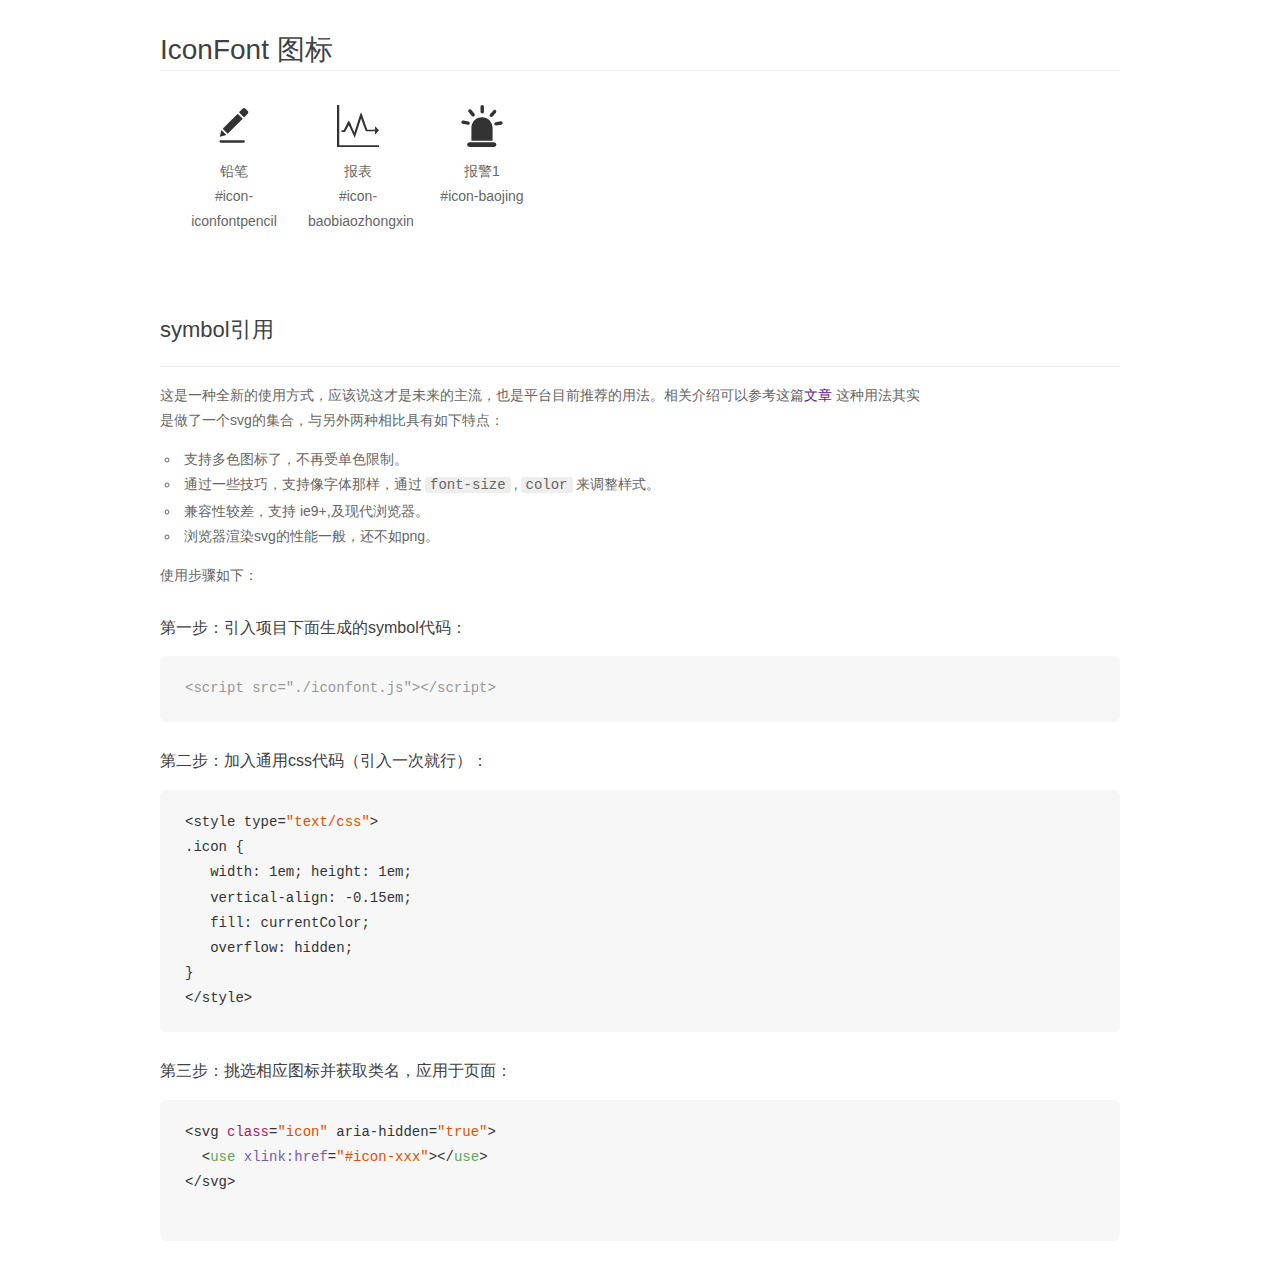
==== fronticon/demo_symbol.html @ d4bd7441 "brown first commit" ====
<!DOCTYPE html>
<html>
<head>
    <meta charset="utf-8"/>
    <title>IconFont</title>
    <link rel="stylesheet" href="demo.css">
    <script src="iconfont.js"></script>

    <style type="text/css">
        .icon {
          /* 通过设置 font-size 来改变图标大小 */
          width: 1em; height: 1em;
          /* 图标和文字相邻时，垂直对齐 */
          vertical-align: -0.15em;
          /* 通过设置 color 来改变 SVG 的颜色/fill */
          fill: currentColor;
          /* path 和 stroke 溢出 viewBox 部分在 IE 下会显示
             normalize.css 中也包含这行 */
          overflow: hidden;
        }

    </style>
</head>
<body>
    <div class="main markdown">
        <h1>IconFont 图标</h1>
        <ul class="icon_lists clear">
            
                <li>
                    <svg class="icon" aria-hidden="true">
                        <use xlink:href="#icon-iconfontpencil"></use>
                    </svg>
                    <div class="name">铅笔</div>
                    <div class="fontclass">#icon-iconfontpencil</div>
                </li>
            
                <li>
                    <svg class="icon" aria-hidden="true">
                        <use xlink:href="#icon-baobiaozhongxin"></use>
                    </svg>
                    <div class="name">报表</div>
                    <div class="fontclass">#icon-baobiaozhongxin</div>
                </li>
            
                <li>
                    <svg class="icon" aria-hidden="true">
                        <use xlink:href="#icon-baojing"></use>
                    </svg>
                    <div class="name">报警1</div>
                    <div class="fontclass">#icon-baojing</div>
                </li>
            
        </ul>


        <h2 id="symbol-">symbol引用</h2>
        <hr>

        <p>这是一种全新的使用方式，应该说这才是未来的主流，也是平台目前推荐的用法。相关介绍可以参考这篇<a href="">文章</a>
        这种用法其实是做了一个svg的集合，与另外两种相比具有如下特点：</p>
        <ul>
          <li>支持多色图标了，不再受单色限制。</li>
          <li>通过一些技巧，支持像字体那样，通过<code>font-size</code>,<code>color</code>来调整样式。</li>
          <li>兼容性较差，支持 ie9+,及现代浏览器。</li>
          <li>浏览器渲染svg的性能一般，还不如png。</li>
        </ul>
        <p>使用步骤如下：</p>
        <h3 id="-symbol-">第一步：引入项目下面生成的symbol代码：</h3>
        <pre><code class="lang-js hljs javascript"><span class="hljs-comment">&lt;script src="./iconfont.js"&gt;&lt;/script&gt;</span></code></pre>
        <h3 id="-css-">第二步：加入通用css代码（引入一次就行）：</h3>
        <pre><code class="lang-js hljs javascript">&lt;style type=<span class="hljs-string">"text/css"</span>&gt;
.icon {
   width: <span class="hljs-number">1</span>em; height: <span class="hljs-number">1</span>em;
   vertical-align: <span class="hljs-number">-0.15</span>em;
   fill: currentColor;
   overflow: hidden;
}
&lt;<span class="hljs-regexp">/style&gt;</span></code></pre>
        <h3 id="-">第三步：挑选相应图标并获取类名，应用于页面：</h3>
        <pre><code class="lang-js hljs javascript">&lt;svg <span class="hljs-class"><span class="hljs-keyword">class</span></span>=<span class="hljs-string">"icon"</span> aria-hidden=<span class="hljs-string">"true"</span>&gt;<span class="xml"><span class="hljs-tag">
  &lt;<span class="hljs-name">use</span> <span class="hljs-attr">xlink:href</span>=<span class="hljs-string">"#icon-xxx"</span>&gt;</span><span class="hljs-tag">&lt;/<span class="hljs-name">use</span>&gt;</span>
</span>&lt;<span class="hljs-regexp">/svg&gt;
        </span></code></pre>
    </div>
</body>
</html>
---- fronticon/demo.css ----
*{margin: 0;padding: 0;list-style: none;}
/*
KISSY CSS Reset
理念：1. reset 的目的不是清除浏览器的默认样式，这仅是部分工作。清除和重置是紧密不可分的。
2. reset 的目的不是让默认样式在所有浏览器下一致，而是减少默认样式有可能带来的问题。
3. reset 期望提供一套普适通用的基础样式。但没有银弹，推荐根据具体需求，裁剪和修改后再使用。
特色：1. 适应中文；2. 基于最新主流浏览器。
维护：玉伯<lifesinger@gmail.com>, 正淳<ragecarrier@gmail.com>
 */

/** 清除内外边距 **/
body, h1, h2, h3, h4, h5, h6, hr, p, blockquote, /* structural elements 结构元素 */
dl, dt, dd, ul, ol, li, /* list elements 列表元素 */
pre, /* text formatting elements 文本格式元素 */
form, fieldset, legend, button, input, textarea, /* form elements 表单元素 */
th, td /* table elements 表格元素 */ {
  margin: 0;
  padding: 0;
}

/** 设置默认字体 **/
body,
button, input, select, textarea /* for ie */ {
  font: 12px/1.5 tahoma, arial, \5b8b\4f53, sans-serif;
}
h1, h2, h3, h4, h5, h6 { font-size: 100%; }
address, cite, dfn, em, var { font-style: normal; } /* 将斜体扶正 */
code, kbd, pre, samp { font-family: courier new, courier, monospace; } /* 统一等宽字体 */
small { font-size: 12px; } /* 小于 12px 的中文很难阅读，让 small 正常化 */

/** 重置列表元素 **/
ul, ol { list-style: none; }

/** 重置文本格式元素 **/
a { text-decoration: none; }
a:hover { text-decoration: underline; }


/** 重置表单元素 **/
legend { color: #000; } /* for ie6 */
fieldset, img { border: 0; } /* img 搭车：让链接里的 img 无边框 */
button, input, select, textarea { font-size: 100%; } /* 使得表单元素在 ie 下能继承字体大小 */
/* 注：optgroup 无法扶正 */

/** 重置表格元素 **/
table { border-collapse: collapse; border-spacing: 0; }

/* 清除浮动 */
.ks-clear:after, .clear:after {
  content: '\20';
  display: block;
  height: 0;
  clear: both;
}
.ks-clear, .clear {
  *zoom: 1;
}

.main {
  padding: 30px 100px;
width: 960px;
margin: 0 auto;
}
.main h1{font-size:36px; color:#333; text-align:left;margin-bottom:30px; border-bottom: 1px solid #eee;}

.helps{margin-top:40px;}
.helps pre{
  padding:20px;
  margin:10px 0;
  border:solid 1px #e7e1cd;
  background-color: #fffdef;
  overflow: auto;
}

.icon_lists{
  width: 100% !important;

}

.icon_lists li{
  float:left;
  width: 100px;
  height:180px;
  text-align: center;
  list-style: none !important;
}
.icon_lists .icon{
  font-size: 42px;
  line-height: 100px;
  margin: 10px 0;
  color:#333;
  -webkit-transition: font-size 0.25s ease-out 0s;
  -moz-transition: font-size 0.25s ease-out 0s;
  transition: font-size 0.25s ease-out 0s;

}
.icon_lists .icon:hover{
  font-size: 100px;
}



.markdown {
  color: #666;
  font-size: 14px;
  line-height: 1.8;
}

.highlight {
  line-height: 1.5;
}

.markdown img {
  vertical-align: middle;
  max-width: 100%;
}

.markdown h1 {
  color: #404040;
  font-weight: 500;
  line-height: 40px;
  margin-bottom: 24px;
}

.markdown h2,
.markdown h3,
.markdown h4,
.markdown h5,
.markdown h6 {
  color: #404040;
  margin: 1.6em 0 0.6em 0;
  font-weight: 500;
  clear: both;
}

.markdown h1 {
  font-size: 28px;
}

.markdown h2 {
  font-size: 22px;
}

.markdown h3 {
  font-size: 16px;
}

.markdown h4 {
  font-size: 14px;
}

.markdown h5 {
  font-size: 12px;
}

.markdown h6 {
  font-size: 12px;
}

.markdown hr {
  height: 1px;
  border: 0;
  background: #e9e9e9;
  margin: 16px 0;
  clear: both;
}

.markdown p,
.markdown pre {
  margin: 1em 0;
}

.markdown > p,
.markdown > blockquote,
.markdown > .highlight,
.markdown > ol,
.markdown > ul {
  width: 80%;
}

.markdown ul > li {
  list-style: circle;
}

.markdown > ul li,
.markdown blockquote ul > li {
  margin-left: 20px;
  padding-left: 4px;
}

.markdown > ul li p,
.markdown > ol li p {
  margin: 0.6em 0;
}

.markdown ol > li {
  list-style: decimal;
}

.markdown > ol li,
.markdown blockquote ol > li {
  margin-left: 20px;
  padding-left: 4px;
}

.markdown code {
  margin: 0 3px;
  padding: 0 5px;
  background: #eee;
  border-radius: 3px;
}

.markdown pre {
  border-radius: 6px;
  background: #f7f7f7;
  padding: 20px;
}

.markdown pre code {
  border: none;
  background: #f7f7f7;
  margin: 0;
}

.markdown strong,
.markdown b {
  font-weight: 600;
}

.markdown > table {
  border-collapse: collapse;
  border-spacing: 0px;
  empty-cells: show;
  border: 1px solid #e9e9e9;
  width: 95%;
  margin-bottom: 24px;
}

.markdown > table th {
  white-space: nowrap;
  color: #333;
  font-weight: 600;

}

.markdown > table th,
.markdown > table td {
  border: 1px solid #e9e9e9;
  padding: 8px 16px;
  text-align: left;
}

.markdown > table th {
  background: #F7F7F7;
}

.markdown blockquote {
  font-size: 90%;
  color: #999;
  border-left: 4px solid #e9e9e9;
  padding-left: 0.8em;
  margin: 1em 0;
  font-style: italic;
}

.markdown blockquote p {
  margin: 0;
}

.markdown .anchor {
  opacity: 0;
  transition: opacity 0.3s ease;
  margin-left: 8px;
}

.markdown .waiting {
  color: #ccc;
}

.markdown h1:hover .anchor,
.markdown h2:hover .anchor,
.markdown h3:hover .anchor,
.markdown h4:hover .anchor,
.markdown h5:hover .anchor,
.markdown h6:hover .anchor {
  opacity: 1;
  display: inline-block;
}

.markdown > br,
.markdown > p > br {
  clear: both;
}


.hljs {
  display: block;
  background: white;
  padding: 0.5em;
  color: #333333;
  overflow-x: auto;
}

.hljs-comment,
.hljs-meta {
  color: #969896;
}

.hljs-string,
.hljs-variable,
.hljs-template-variable,
.hljs-strong,
.hljs-emphasis,
.hljs-quote {
  color: #df5000;
}

.hljs-keyword,
.hljs-selector-tag,
.hljs-type {
  color: #a71d5d;
}

.hljs-literal,
.hljs-symbol,
.hljs-bullet,
.hljs-attribute {
  color: #0086b3;
}

.hljs-section,
.hljs-name {
  color: #63a35c;
}

.hljs-tag {
  color: #333333;
}

.hljs-title,
.hljs-attr,
.hljs-selector-id,
.hljs-selector-class,
.hljs-selector-attr,
.hljs-selector-pseudo {
  color: #795da3;
}

.hljs-addition {
  color: #55a532;
  background-color: #eaffea;
}

.hljs-deletion {
  color: #bd2c00;
  background-color: #ffecec;
}

.hljs-link {
  text-decoration: underline;
}

pre{
  background: #fff;
}
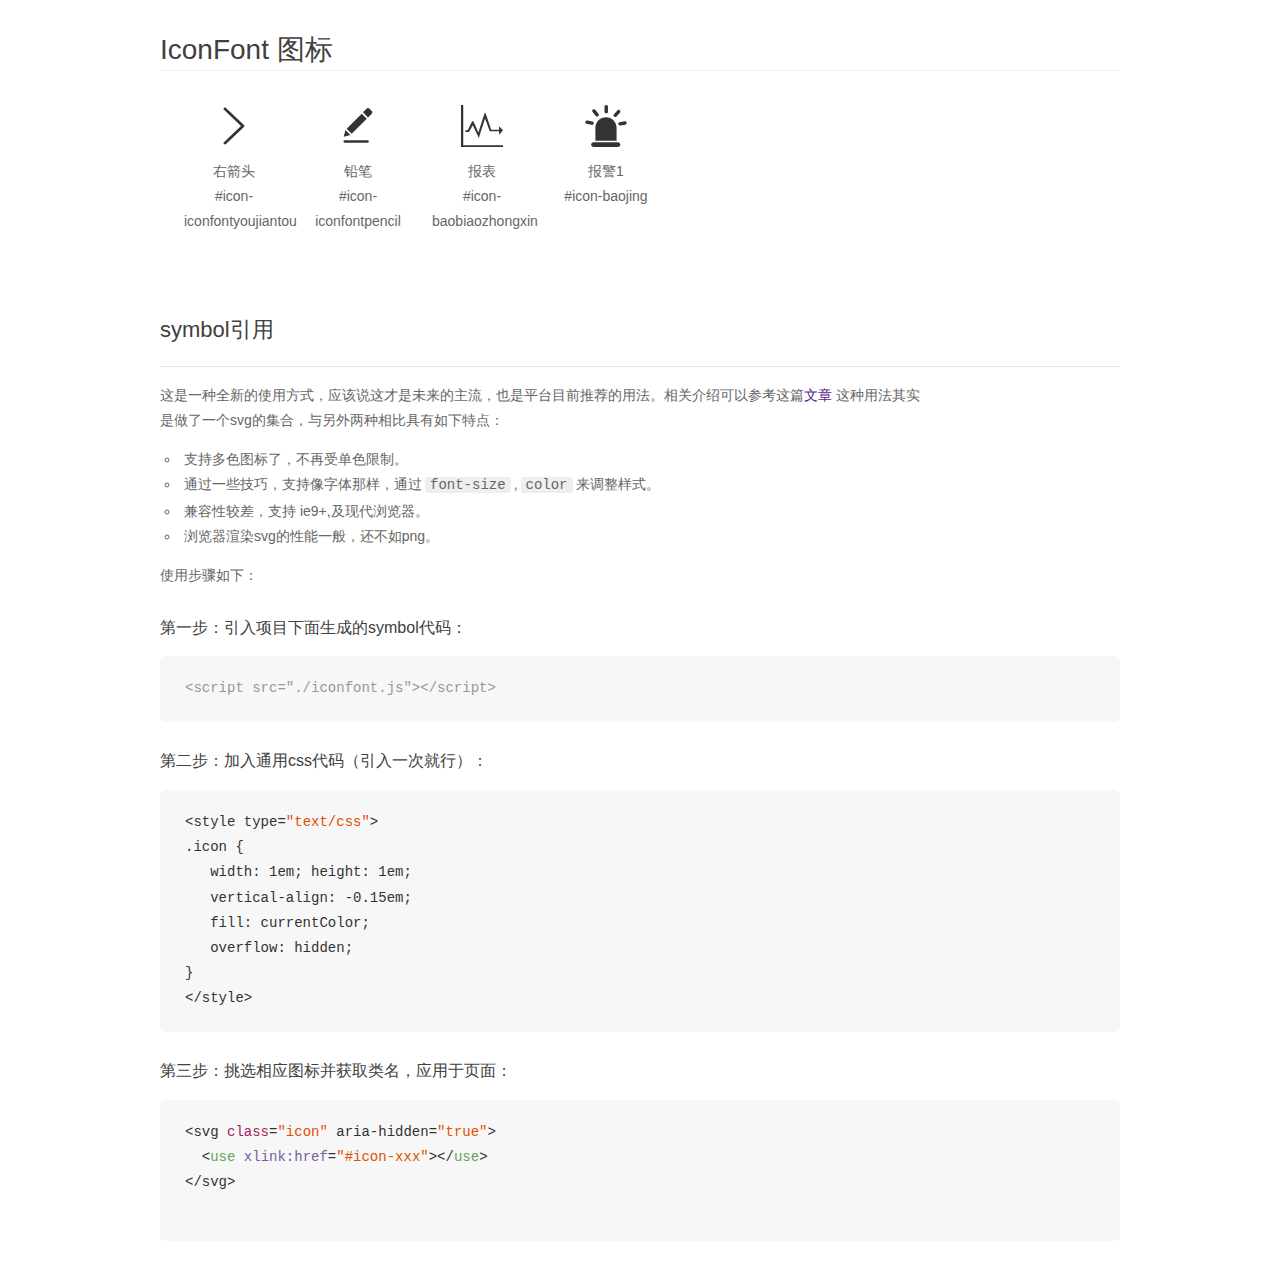
==== commit 60f23259: "添加警报推送页面" ====
--- a/fronticon/demo_symbol.html
+++ b/fronticon/demo_symbol.html
@@ -26,6 +26,14 @@
     <div class="main markdown">
         <h1>IconFont 图标</h1>
         <ul class="icon_lists clear">
+            
+                <li>
+                    <svg class="icon" aria-hidden="true">
+                        <use xlink:href="#icon-iconfontyoujiantou"></use>
+                    </svg>
+                    <div class="name">右箭头</div>
+                    <div class="fontclass">#icon-iconfontyoujiantou</div>
+                </li>
             
                 <li>
                     <svg class="icon" aria-hidden="true">
